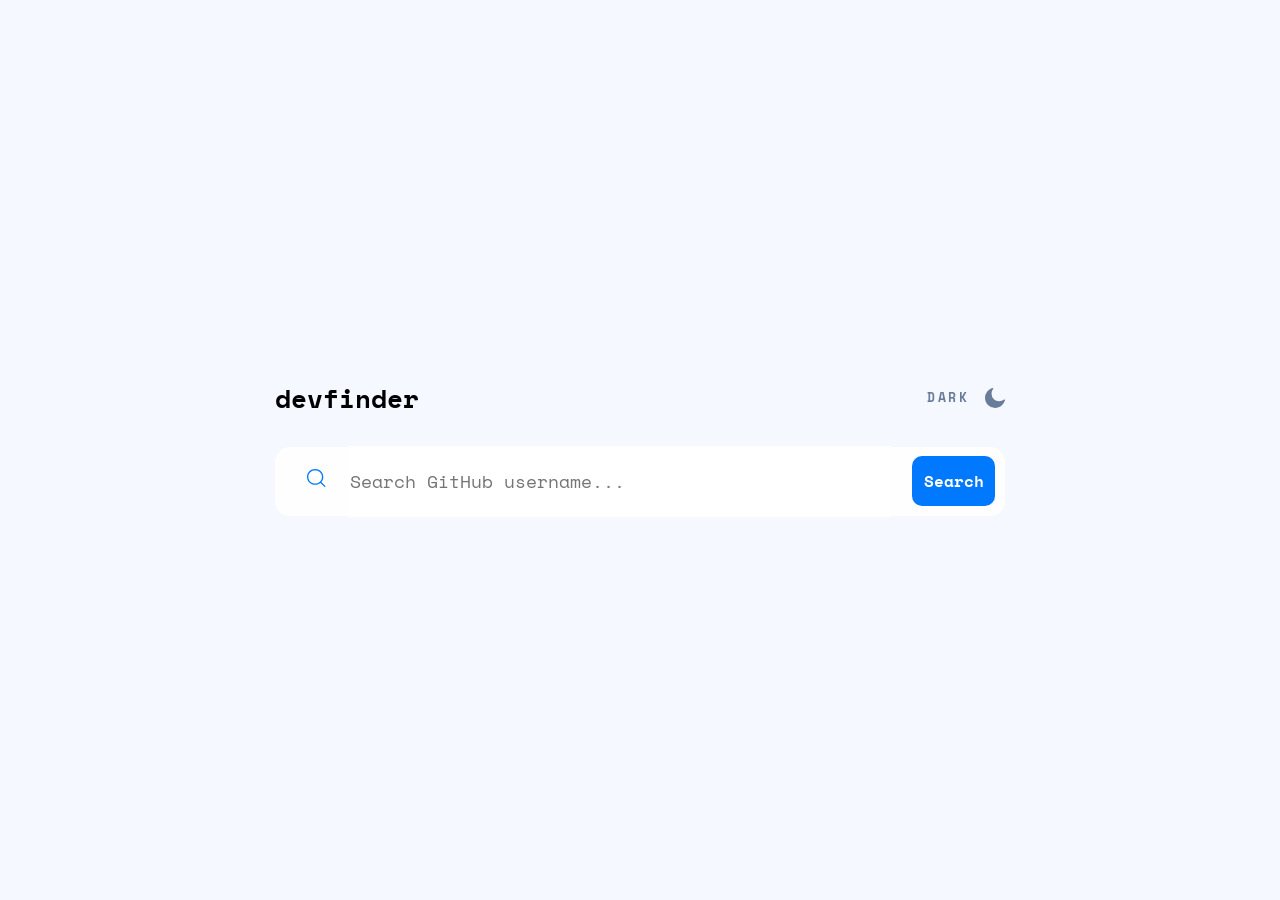
==== docs/index.html @ 84a9157f "change to docs" ====
<!DOCTYPE html>
<html lang="en">

<head>
  <meta charset="UTF-8">
  <meta name="viewport" content="width=device-width, initial-scale=1.0">

  <link rel="icon" type="image/png" sizes="32x32" href="./assets/favicon-32x32.png">
  <link rel="preconnect" href="https://fonts.googleapis.com">
  <link rel="preconnect" href="https://fonts.gstatic.com" crossorigin>
  <link href="https://fonts.googleapis.com/css2?family=Space+Mono:wght@400;700&display=swap" rel="stylesheet">
  <link rel="stylesheet" href="style.css">

  <title>Frontend Mentor | GitHub user search app</title>
</head>

<body data-theme="">
  <div class="container">
    <div class="header">
      <div class="header__title">devfinder</div>
      <div class="mode">
        <div class="mode__text">Dark</div>
        <div class="mode__icon"></div>
      </div>
    </div>
    <div class="search header__search">
      <div class="search__icon"></div>
      <input class="search__input search__icon__input" placeholder="Search GitHub username..."></input>
      <div class="search__error"></div>
      <span class="search__btn">Search</span>
    </div>
    <div class="card">
      <div class="card__thumbnail"></div>
      <div class="card__title"></div>
      <div class="card__tag"></div>
      <div class="card__date"></div>
      <div class="card__description"></div>
      <div class="card__data"></div>
      <div class="card__link"></div>
    </div>
  </div>
</body>

</html>
---- docs/style.css ----
/* http://meyerweb.com/eric/tools/css/reset/ 
   v2.0 | 20110126
   License: none (public domain)
*/

html,
body,
div,
span,
applet,
object,
iframe,
h1,
h2,
h3,
h4,
h5,
h6,
p,
blockquote,
pre,
a,
abbr,
acronym,
address,
big,
cite,
code,
del,
dfn,
em,
img,
ins,
kbd,
q,
s,
samp,
small,
strike,
strong,
sub,
sup,
tt,
var,
b,
u,
i,
center,
dl,
dt,
dd,
ol,
ul,
li,
fieldset,
form,
label,
legend,
table,
caption,
tbody,
tfoot,
thead,
tr,
th,
td,
article,
aside,
canvas,
details,
embed,
figure,
figcaption,
footer,
header,
hgroup,
menu,
nav,
output,
ruby,
section,
summary,
time,
mark,
audio,
video {
    margin: 0;
    padding: 0;
    border: 0;
    font-size: 100%;
    font: inherit;
    vertical-align: baseline;
}

/* HTML5 display-role reset for older browsers */
article,
aside,
details,
figcaption,
figure,
footer,
header,
hgroup,
menu,
nav,
section {
    display: block;
}

body {
    line-height: 1;
}

ol,
ul {
    list-style: none;
}

blockquote,
q {
    quotes: none;
}

blockquote:before,
blockquote:after,
q:before,
q:after {
    content: '';
    content: none;
}

table {
    border-collapse: collapse;
    border-spacing: 0;
}

:root {
    /* color */
    --clr-primary: #0079ff;
    --clr-primary-active: #60abff;
    --clr-font-color-1: #697c9a;
    --clr-font-color-2: #4b6a9b;
    --clr-font-color-3: #2b3442;
    --clr-font-color-4: #f74646;
    --clr-font-color-5: #222731;
    --clr-bg-1: #f6f8ff;
    --clr-bg-2: #fefefe;

    /* font-family */

    --ff-space-mono: 'Space Mono', monospace;
}

[data-theme='dark'] {
    /* color */
    --clr-primary: #0079ff;
    --clr-font-color-1: white;
    --clr-font-color-2: white;
    --clr-font-color-3: white;
    --clr-font-color-4: #f74646;
    --clr-font-color-5: #90a4d4;
    --clr-bg-1: #141d2f;
    --clr-bg-2: #1e2a47;
}

.container {
    display: flex;
    flex-direction: column;
    height: 100vh;
    justify-content: center;
    align-items: center;

    background-color: var(--clr-bg-1);
}

.header {
    display: flex;
    justify-content: space-between;
    width: 45.625rem;
}

.header__title {
    font-family: var(--ff-space-mono);
    font-size: 1.625rem;
    font-weight: 700;
}

.mode {
    display: flex;
    align-items: center;
    color: var(--clr-font-color-1);
}

.mode:hover {
    cursor: pointer;
    filter: brightness(0.4);
}

.mode__text {
    font-size: 0.8125rem;
    text-transform: uppercase;
    font-family: var(--ff-space-mono);
    font-weight: 700;
    letter-spacing: 2.5px;
    padding-right: 1rem;
}

.mode__icon {
    width: 20px;
    height: 20px;
    background-image: url(./assets/icon-moon.svg);
    background-repeat: no-repeat;
}

.search {
    box-sizing: border-box;
    display: flex;
    align-items: center;
    width: 45.625rem;
    height: 69px;
    background-color: var(--clr-bg-2);
    border-radius: 15px;
    padding: 0 0.625rem 0 2rem;
    /* box-shadow: 5px 5px 50px black; */
}

.search__icon {
    width: 24px;
    height: 24px;
    background-image: url(./assets/icon-search.svg);
    background-repeat: no-repeat;
    background-size: contain;
}

.search__input {
    width: 100%;
    height: 100%;
    border: none;
    outline: none;
    caret-color: var(--clr-primary);
    font-family: var(--ff-space-mono);
    font-weight: 400;
    font-size: 1.125rem;
}

.search__input::placeholder {
    font-family: var(--ff-space-mono);
    font-weight: 400;
    font-size: 1.125rem;
}

.search__btn {
    display: flex;
    justify-content: center;
    align-items: center;

    font-family: var(--ff-space-mono);
    font-weight: 700;
    border-radius: 10px;
    width: 106px;
    height: 50px;
    background-color: var(--clr-primary);
    color: white;

    cursor: pointer;
}

.search__btn:hover {
    background-color: var(--clr-primary-active);
}

/* mix */

.header__search {
    display: flex;
    margin-top: 2.25rem;
}

.search__icon__input {
    margin: 0 1.375rem;
}

@media screen and (min-width: 611px) and (max-width: 760px) {

    .header,
    .search {
        width: 573px;
    }
}

@media screen and (max-width: 610px) {

    .header,
    .search {
        width: 327px;
    }
}
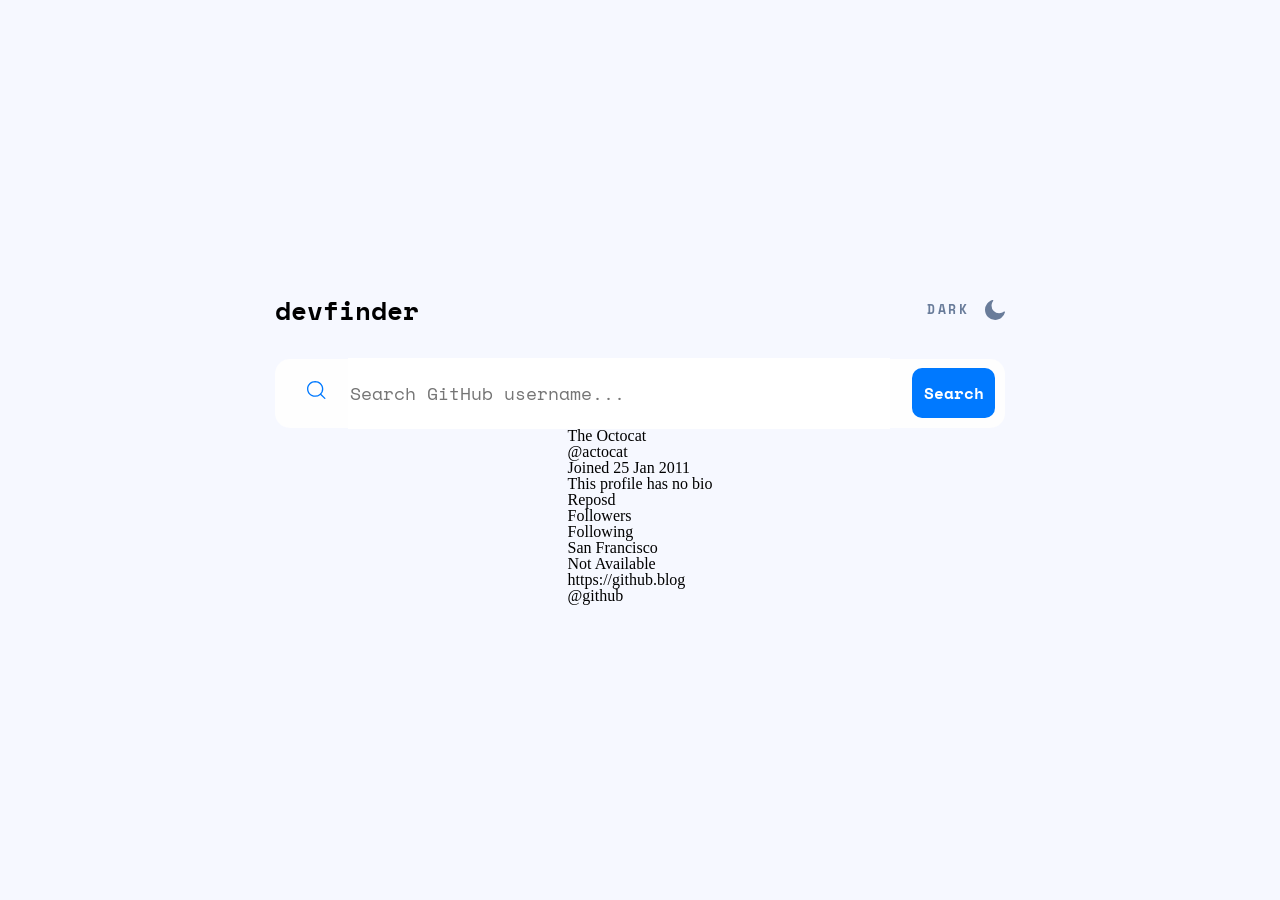
==== commit b909699a: "card structuring" ====
--- a/docs/index.html
+++ b/docs/index.html
@@ -31,12 +31,31 @@
     </div>
     <div class="card">
       <div class="card__thumbnail"></div>
-      <div class="card__title"></div>
-      <div class="card__tag"></div>
-      <div class="card__date"></div>
-      <div class="card__description"></div>
-      <div class="card__data"></div>
-      <div class="card__link"></div>
+      <div class="card_section">
+        <div class="card__title">The Octocat</div>
+        <div class="card__tag">@actocat</div>
+        <div class="card__date">Joined 25 Jan 2011</div>
+      </div>
+      <div class="card__bio">This profile has no bio</div>
+      <div class="card__section">
+        <div class="card__data">Reposd</div>
+        <div class="card__data">Followers</div>
+        <div class="card__data">Following</div>
+      </div>
+      <div class="card__section">
+        <div class="link">
+          <div class="link__icon-location"></div>San Francisco
+        </div>
+        <div class="link">
+          <div class="link__icon-twitter"></div>Not Available
+        </div>
+        <div class="link">
+          <div class="link__icon-blog">https://github.blog</div>
+        </div>
+        <div class="link">
+          <div class="link__icon-company">@github</div>
+        </div>
+      </div>
     </div>
   </div>
 </body>
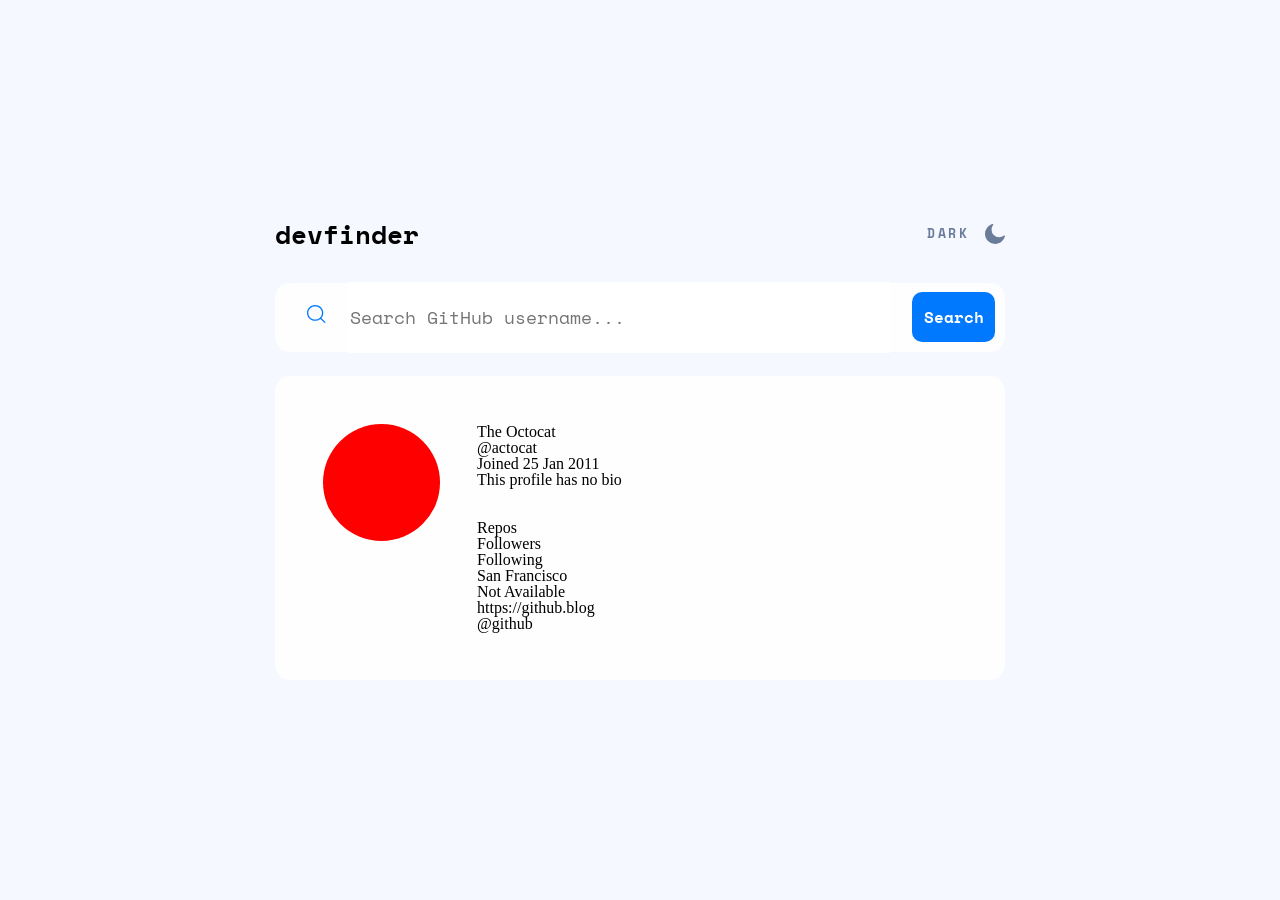
==== commit 2ccbd6d4: "Card grid responsive 처리" ====
--- a/docs/index.html
+++ b/docs/index.html
@@ -29,20 +29,20 @@
       <div class="search__error"></div>
       <span class="search__btn">Search</span>
     </div>
-    <div class="card">
+    <div class="card search__card">
       <div class="card__thumbnail"></div>
-      <div class="card_section">
+      <div class="card__header">
         <div class="card__title">The Octocat</div>
         <div class="card__tag">@actocat</div>
         <div class="card__date">Joined 25 Jan 2011</div>
       </div>
       <div class="card__bio">This profile has no bio</div>
-      <div class="card__section">
-        <div class="card__data">Reposd</div>
+      <div class="card__data-section">
+        <div class="card__data">Repos</div>
         <div class="card__data">Followers</div>
         <div class="card__data">Following</div>
       </div>
-      <div class="card__section">
+      <div class="card__icon-section">
         <div class="link">
           <div class="link__icon-location"></div>San Francisco
         </div>
--- a/docs/style.css
+++ b/docs/style.css
@@ -173,10 +173,12 @@
     background-color: var(--clr-bg-1);
 }
 
+/* header */
+
 .header {
     display: flex;
     justify-content: space-between;
-    width: 45.625rem;
+    width: 730px;
 }
 
 .header__title {
@@ -212,11 +214,13 @@
     background-repeat: no-repeat;
 }
 
+/* search */
+
 .search {
     box-sizing: border-box;
     display: flex;
     align-items: center;
-    width: 45.625rem;
+    width: 730px;
     height: 69px;
     background-color: var(--clr-bg-2);
     border-radius: 15px;
@@ -269,6 +273,39 @@
     background-color: var(--clr-primary-active);
 }
 
+/* card */
+
+.card {
+    box-sizing: border-box;
+    border-radius: 15px;
+    background-color: var(--clr-bg-2);
+    padding: 3rem;
+    display: grid;
+    width: 730px;
+    grid-template-columns: 154px 1fr;
+    grid-template-rows: 1fr 1fr 1fr;
+}
+
+.card__thumbnail {
+    background-color: red;
+    width: 117px;
+    height: 117px;
+    border-radius: 50%;
+
+    grid-column-start: 1;
+    grid-column-end: 2;
+    grid-row-start: 1;
+    grid-row-end: 5;
+}
+
+.card__title {}
+
+.card__bio {}
+
+.card__data-section {}
+
+.card__icon-section {}
+
 /* mix */
 
 .header__search {
@@ -278,6 +315,10 @@
 
 .search__icon__input {
     margin: 0 1.375rem;
+}
+
+.search__card {
+    margin-top: 1.5rem;
 }
 
 @media screen and (min-width: 611px) and (max-width: 760px) {
@@ -286,6 +327,39 @@
     .search {
         width: 573px;
     }
+
+    .card {
+        width: 573px;
+        padding: 40px;
+    }
+
+    .card__thumbnail {
+        grid-column-start: 1;
+        grid-column-end: 2;
+        grid-row-start: 1;
+        grid-row-end: 2;
+    }
+
+    .card__bio {
+        grid-column-start: 1;
+        grid-column-end: 3;
+        grid-row-start: 2;
+        grid-row-end: 3;
+    }
+
+    .card__data-section {
+        grid-column-start: 1;
+        grid-column-end: 3;
+        grid-row-start: 3;
+        grid-row-end: 4;
+    }
+
+    .card__icon-section {
+        grid-column-start: 1;
+        grid-column-end: 3;
+        grid-row-start: 4;
+        grid-row-end: 5;
+    }
 }
 
 @media screen and (max-width: 610px) {
@@ -294,4 +368,48 @@
     .search {
         width: 327px;
     }
+
+    .card {
+        width: 327px;
+        padding: 32px 24px;
+    }
+
+    .card__thumbnail {
+        grid-column-start: 1;
+        grid-column-end: 2;
+        grid-row-start: 1;
+        grid-row-end: 2;
+    }
+
+    .card__thumbnail {
+        grid-column-start: 1;
+        grid-column-end: 2;
+        grid-row-start: 1;
+        grid-row-end: 2;
+    }
+
+    .card__bio {
+        grid-column-start: 1;
+        grid-column-end: 3;
+        grid-row-start: 2;
+        grid-row-end: 3;
+    }
+
+    .card__data-section {
+        grid-column-start: 1;
+        grid-column-end: 3;
+        grid-row-start: 3;
+        grid-row-end: 4;
+    }
+
+    .card__icon-section {
+        grid-column-start: 1;
+        grid-column-end: 3;
+        grid-row-start: 4;
+        grid-row-end: 5;
+    }
+
+    .search__card {
+        margin-top: 1rem;
+    }
 }
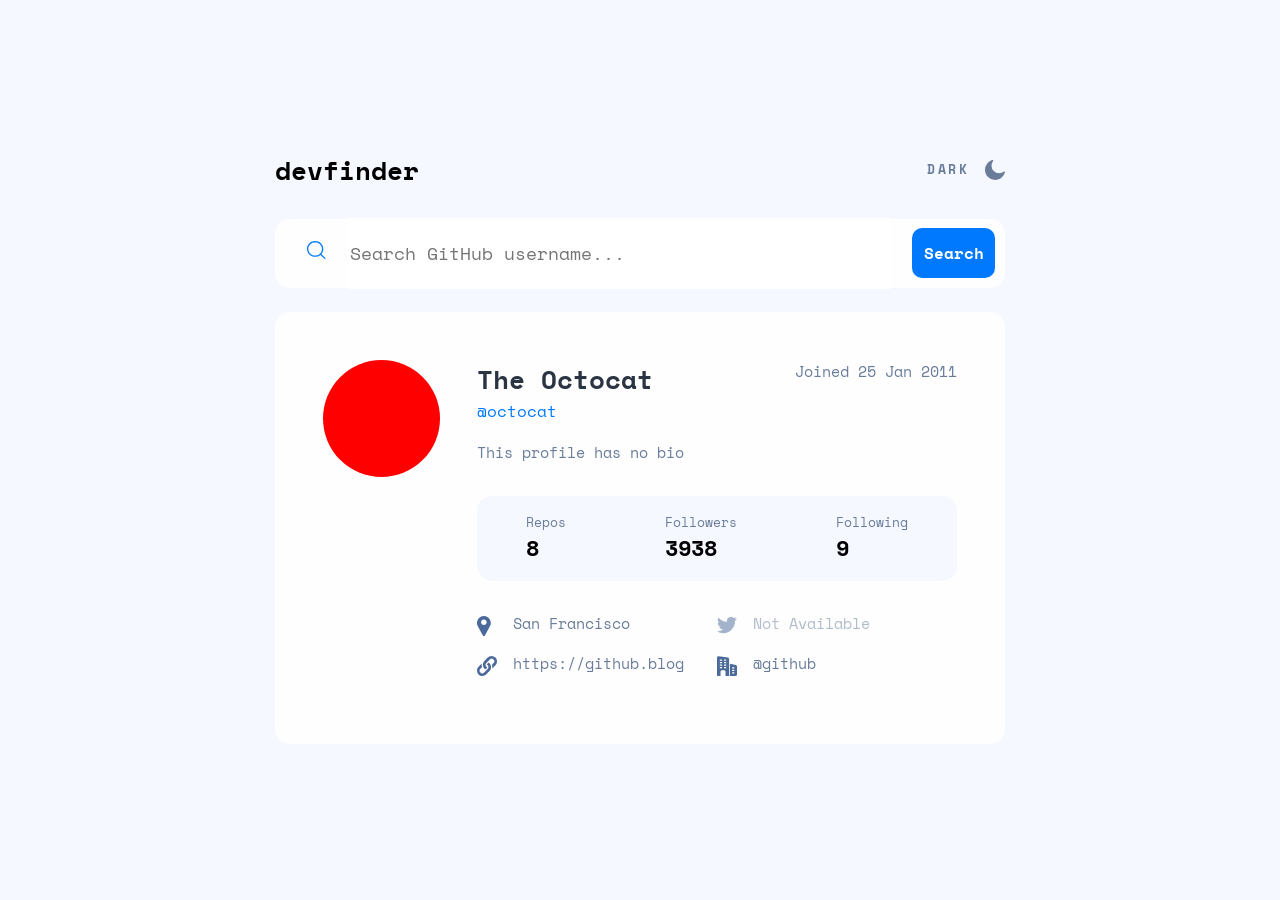
==== commit bd16b56c: "Card responsive styling" ====
--- a/docs/index.html
+++ b/docs/index.html
@@ -32,29 +32,46 @@
     <div class="card search__card">
       <div class="card__thumbnail"></div>
       <div class="card__header">
-        <div class="card__title">The Octocat</div>
-        <div class="card__tag">@actocat</div>
-        <div class="card__date">Joined 25 Jan 2011</div>
+        <div class="card__header-left">
+          <div class="card__title">The Octocat</div>
+          <div class="card__tag">@octocat</div>
+        </div>
+        <div class="card__header-right">
+          <div class="card__date">Joined 25 Jan 2011</div>
+        </div>
       </div>
       <div class="card__bio">This profile has no bio</div>
-      <div class="card__data-section">
-        <div class="card__data">Repos</div>
-        <div class="card__data">Followers</div>
-        <div class="card__data">Following</div>
+      <div class="card__data-section card__bio__data">
+        <div class="card__data">
+          <div class="card__data-title">Repos</div>
+          <div class="card__data-number">8</div>
+        </div>
+        <div class="card__data">
+          <div class="card__data-title">Followers</div>
+          <div class="card__data-number">3938</div>
+        </div>
+        <div class="card__data">
+          <div class="card__data-title">Following</div>
+          <div class="card__data-number">9</div>
+        </div>
       </div>
       <div class="card__icon-section">
-        <div class="link">
-          <div class="link__icon-location"></div>San Francisco
-        </div>
-        <div class="link">
-          <div class="link__icon-twitter"></div>Not Available
-        </div>
-        <div class="link">
-          <div class="link__icon-blog">https://github.blog</div>
-        </div>
-        <div class="link">
-          <div class="link__icon-company">@github</div>
-        </div>
+        <a class="link">
+          <div class="icon icon-location"></div>
+          <div class="icon-title icon__icon-title">San Francisco</div>
+        </a>
+        <a class="link icon-disabled">
+          <div class="icon icon-twitter"></div>
+          <div class="icon-title icon__icon-title">Not Available</div>
+        </a>
+        <a class="link">
+          <div class="icon icon-web"></div>
+          <div class="icon-title icon__icon-title">https://github.blog</div>
+        </a>
+        <a class="link">
+          <div class="icon icon-company"></div>
+          <div class="icon-title icon__icon-title">@github</div>
+        </a>
       </div>
     </div>
   </div>
--- a/docs/style.css
+++ b/docs/style.css
@@ -279,11 +279,12 @@
     box-sizing: border-box;
     border-radius: 15px;
     background-color: var(--clr-bg-2);
+    font-family: var(--ff-space-mono);
     padding: 3rem;
     display: grid;
     width: 730px;
     grid-template-columns: 154px 1fr;
-    grid-template-rows: 1fr 1fr 1fr;
+    grid-template-rows: 5rem 3.5rem 7.5rem 5rem;
 }
 
 .card__thumbnail {
@@ -298,13 +299,100 @@
     grid-row-end: 5;
 }
 
-.card__title {}
-
-.card__bio {}
-
-.card__data-section {}
-
-.card__icon-section {}
+.card__header {
+    display: flex;
+    justify-content: space-between;
+}
+
+.card__title {
+    font-weight: 700;
+    font-size: 1.625rem;
+    color: var(--clr-font-color-3);
+    line-height: 39px;
+}
+
+.card__tag {
+    font-weight: 400;
+    font-size: 1rem;
+    line-height: 1.5rem;
+    color: var(--clr-primary);
+}
+
+.card__date {
+    font-weight: 400;
+    font-size: 0.9375rem;
+    line-height: 1.375rem;
+    color: var(--clr-font-color-1);
+}
+
+.card__bio {
+    font-size: 0.9375rem;
+    color: var(--clr-font-color-1);
+    line-height: 1.5625rem;
+}
+
+.card__data-section {
+    display: flex;
+    justify-content: space-around;
+    align-items: center;
+    border-radius: 15px;
+    height: 85px;
+    background-color: var(--clr-bg-1);
+}
+
+.card__data-title {
+    font-size: 0.8125rem;
+    color: var(--clr-font-color-1);
+    line-height: 1.25rem;
+}
+
+.card__data-number {
+    font-size: 1.375rem;
+    font-weight: 700;
+    line-height: 2rem;
+}
+
+.card__icon-section {
+    box-sizing: border-box;
+    display: flex;
+    flex-wrap: wrap;
+}
+
+.link {
+    display: flex;
+    width: 50%;
+    font-size: 15px;
+    color: var(--clr-font-color-1);
+    cursor: pointer;
+}
+
+.icon {
+    width: 1.25rem;
+    height: 1.25rem;
+    background-repeat: no-repeat;
+    background-size: contain;
+}
+
+.icon-disabled {
+    opacity: 0.5;
+    cursor: auto;
+}
+
+.icon-location {
+    background-image: url('./assets/icon-location.svg');
+}
+
+.icon-twitter {
+    background-image: url('./assets/icon-twitter.svg');
+}
+
+.icon-web {
+    background-image: url('./assets/icon-website.svg');
+}
+
+.icon-company {
+    background-image: url('./assets/icon-company.svg');
+}
 
 /* mix */
 
@@ -319,6 +407,10 @@
 
 .search__card {
     margin-top: 1.5rem;
+}
+
+.icon__icon-title {
+    margin-left: 1rem;
 }
 
 @media screen and (min-width: 611px) and (max-width: 760px) {
@@ -331,6 +423,7 @@
     .card {
         width: 573px;
         padding: 40px;
+        grid-template-rows: 7.5rem 4rem 7.5rem 5rem;
     }
 
     .card__thumbnail {
@@ -360,6 +453,11 @@
         grid-row-start: 4;
         grid-row-end: 5;
     }
+
+    .card__header {
+        display: block;
+        justify-content: none;
+    }
 }
 
 @media screen and (max-width: 610px) {
@@ -372,9 +470,14 @@
     .card {
         width: 327px;
         padding: 32px 24px;
+        grid-template-columns: 89px 1fr;
+        grid-template-rows: 7.5rem 4rem 7.5rem 8rem;
     }
 
     .card__thumbnail {
+        width: 70px;
+        height: 70px;
+
         grid-column-start: 1;
         grid-column-end: 2;
         grid-row-start: 1;
@@ -412,4 +515,13 @@
     .search__card {
         margin-top: 1rem;
     }
+
+    .card__header {
+        display: block;
+        justify-content: none;
+    }
+
+    .link {
+        width: 100%;
+    }
 }
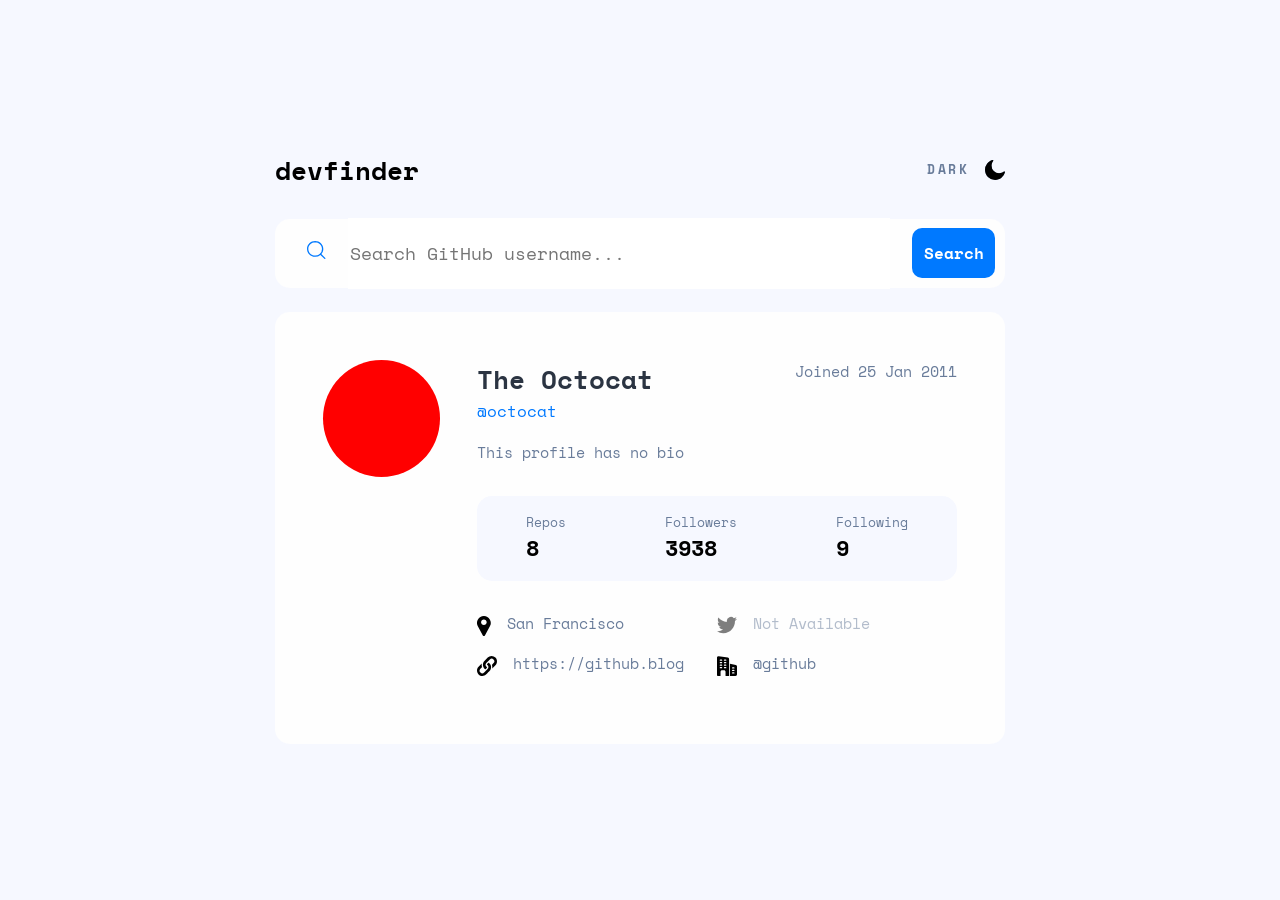
==== commit 75e37613: "inline svg setting" ====
--- a/docs/index.html
+++ b/docs/index.html
@@ -20,7 +20,13 @@
       <div class="header__title">devfinder</div>
       <div class="mode">
         <div class="mode__text">Dark</div>
-        <div class="mode__icon"></div>
+        <div class="mode__icon">
+          <svg width="20" height="20" xmlns="http://www.w3.org/2000/svg">
+            <path
+              d="M19.513 11.397a.701.701 0 00-.588.128 7.496 7.496 0 01-2.276 1.336 7.101 7.101 0 01-2.583.462 7.505 7.505 0 01-5.32-2.209 7.568 7.568 0 01-2.199-5.342c0-.873.154-1.72.41-2.49a6.904 6.904 0 011.227-2.21.657.657 0 00-.102-.924.701.701 0 00-.589-.128C5.32.61 3.427 1.92 2.072 3.666A10.158 10.158 0 000 9.83c0 2.8 1.125 5.342 2.967 7.19a10.025 10.025 0 007.16 2.98c2.353 0 4.527-.822 6.266-2.183a10.13 10.13 0 003.58-5.624.623.623 0 00-.46-.796z"
+              fill-rule="nonzero" />
+          </svg>
+        </div>
       </div>
     </div>
     <div class="search header__search">
@@ -57,19 +63,37 @@
       </div>
       <div class="card__icon-section">
         <a class="link">
-          <div class="icon icon-location"></div>
+          <svg height="20" width="14" xmlns="http://www.w3.org/2000/svg">
+            <path
+              d="M12.797 3.425C11.584 1.33 9.427.05 7.03.002a7.483 7.483 0 00-.308 0C4.325.05 2.17 1.33.955 3.425a6.963 6.963 0 00-.09 6.88l4.959 9.077.007.012c.218.38.609.606 1.045.606.437 0 .828-.226 1.046-.606l.007-.012 4.96-9.077a6.963 6.963 0 00-.092-6.88zm-5.92 5.638c-1.552 0-2.813-1.262-2.813-2.813s1.261-2.812 2.812-2.812S9.69 4.699 9.69 6.25 8.427 9.063 6.876 9.063z" />
+          </svg>
           <div class="icon-title icon__icon-title">San Francisco</div>
         </a>
         <a class="link icon-disabled">
-          <div class="icon icon-twitter"></div>
+          <svg height="18" width="20" xmlns="http://www.w3.org/2000/svg">
+            <path
+              d="M20 2.799a8.549 8.549 0 01-2.363.647 4.077 4.077 0 001.804-2.266 8.194 8.194 0 01-2.6.993A4.099 4.099 0 009.75 4.977c0 .324.027.637.095.934-3.409-.166-6.425-1.8-8.452-4.288a4.128 4.128 0 00-.56 2.072c0 1.42.73 2.679 1.82 3.408A4.05 4.05 0 01.8 6.598v.045a4.119 4.119 0 003.285 4.028 4.092 4.092 0 01-1.075.135c-.263 0-.528-.015-.776-.07.531 1.624 2.038 2.818 3.831 2.857A8.239 8.239 0 01.981 15.34 7.68 7.68 0 010 15.285a11.543 11.543 0 006.29 1.84c7.545 0 11.67-6.25 11.67-11.667 0-.182-.006-.357-.015-.53A8.18 8.18 0 0020 2.798z" />
+          </svg>
           <div class="icon-title icon__icon-title">Not Available</div>
         </a>
         <a class="link">
-          <div class="icon icon-web"></div>
+          <svg height="20" width="20" xmlns="http://www.w3.org/2000/svg">
+            <g>
+              <path
+                d="M7.404 5.012c-2.355 2.437-1.841 6.482.857 8.273.089.06.207.048.283-.027.568-.555 1.049-1.093 1.47-1.776a.213.213 0 00-.084-.3A2.743 2.743 0 018.878 10.1a2.64 2.64 0 01-.223-1.803c.168-.815 1.043-1.573 1.711-2.274l-.004-.002 2.504-2.555a2.568 2.568 0 013.648-.019 2.6 2.6 0 01.037 3.666l-1.517 1.56a.266.266 0 00-.06.273c.35 1.012.435 2.44.201 3.519-.006.03.031.05.053.028l3.228-3.295c2.062-2.105 2.044-5.531-.04-7.615a5.416 5.416 0 00-7.691.04L7.417 4.998l-.013.014z" />
+              <path
+                d="M13.439 13.75a.401.401 0 00.006-.003c.659-1.204.788-2.586.48-3.933l-.002.002-.001-.001a5.434 5.434 0 00-2.19-3.124.3.3 0 00-.333.015c-.553.448-1.095 1.021-1.452 1.754a.243.243 0 00.096.317c.415.24.79.593 1.04 1.061h.001c.196.33.388.958.263 1.632-.116.894-1.019 1.714-1.736 2.453-.546.559-1.935 1.974-2.49 2.542a2.6 2.6 0 01-3.666.037 2.6 2.6 0 01-.038-3.666l1.521-1.564A.266.266 0 005 11.004c-.338-1.036-.43-2.432-.217-3.51.006-.03-.031-.049-.053-.027l-3.179 3.245c-2.083 2.126-2.066 5.588.04 7.693 2.125 2.083 5.57 2.048 7.653-.078.723-.81 3.821-3.678 4.195-4.577z" />
+            </g>
+          </svg>
           <div class="icon-title icon__icon-title">https://github.blog</div>
         </a>
         <a class="link">
-          <div class="icon icon-company"></div>
+          <svg height="20" width="20" xmlns="http://www.w3.org/2000/svg">
+            <g>
+              <path
+                d="M10.858 1.558L1.7.167A1.477 1.477 0 00.517.492 1.49 1.49 0 000 1.608v17.559c0 .458.375.833.833.833h2.709v-4.375c0-.808.65-1.458 1.458-1.458h2.083c.809 0 1.459.65 1.459 1.458V20h3.541V3a1.46 1.46 0 00-1.225-1.442zM4.583 12.292h-1.25a.625.625 0 010-1.25h1.25a.625.625 0 010 1.25zm0-2.5h-1.25a.625.625 0 010-1.25h1.25a.625.625 0 010 1.25zm0-2.5h-1.25a.625.625 0 010-1.25h1.25a.625.625 0 010 1.25zm0-2.5h-1.25a.625.625 0 010-1.25h1.25a.625.625 0 010 1.25zm4.167 7.5H7.5a.625.625 0 010-1.25h1.25a.625.625 0 010 1.25zm0-2.5H7.5a.625.625 0 010-1.25h1.25a.625.625 0 010 1.25zm0-2.5H7.5a.625.625 0 010-1.25h1.25a.625.625 0 010 1.25zm0-2.5H7.5a.625.625 0 010-1.25h1.25a.625.625 0 010 1.25zM18.85 9.035l-5.933-1.242V20h5.625A1.46 1.46 0 0020 18.542V10.46c0-.688-.47-1.274-1.15-1.425zM16.875 17.5h-1.25a.625.625 0 010-1.25h1.25a.625.625 0 010 1.25zm0-2.5h-1.25a.625.625 0 010-1.25h1.25a.625.625 0 010 1.25zm0-2.5h-1.25a.625.625 0 010-1.25h1.25a.625.625 0 010 1.25z" />
+            </g>
+          </svg>
           <div class="icon-title icon__icon-title">@github</div>
         </a>
       </div>
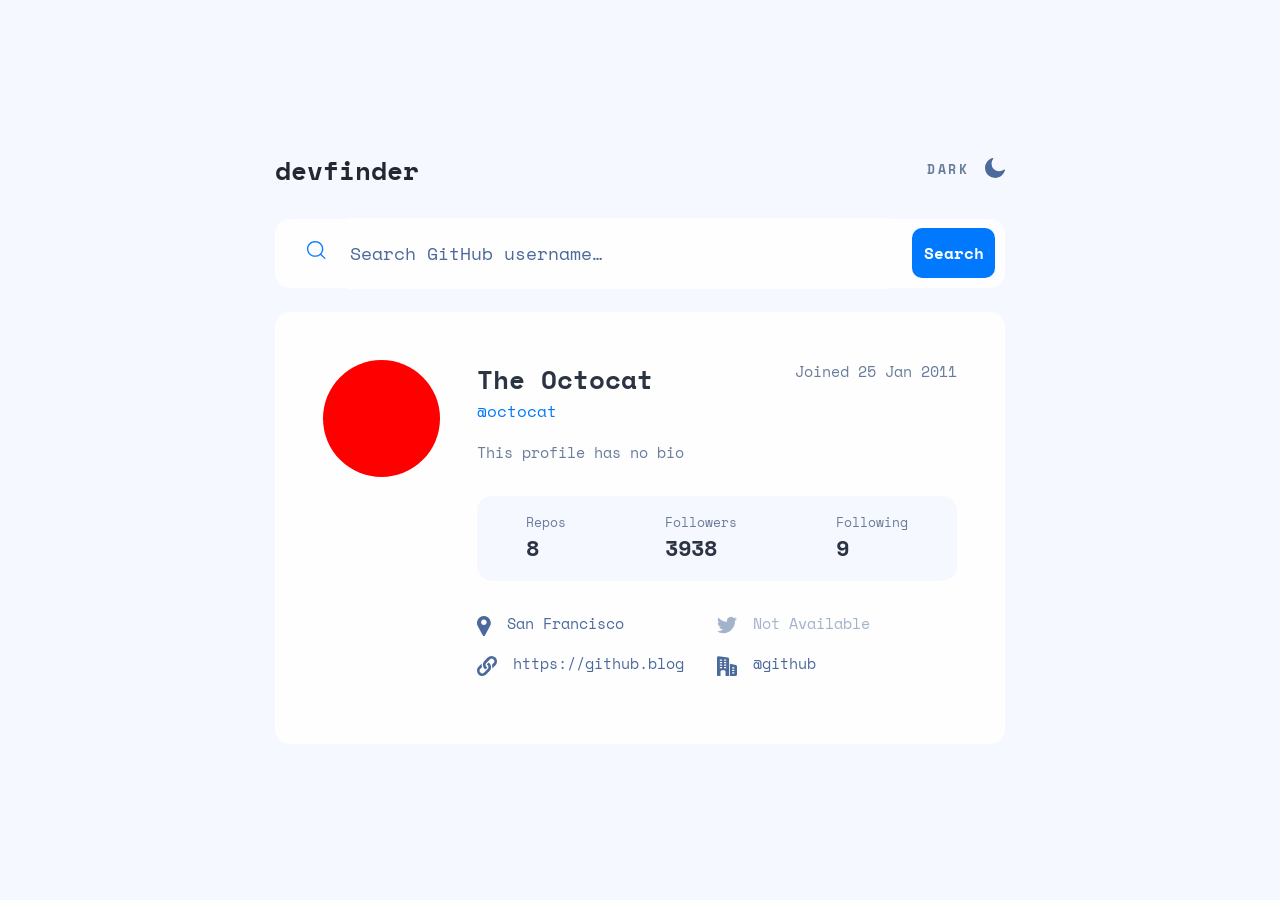
==== commit 5738ce10: "... 특수문자로 변경" ====
--- a/docs/index.html
+++ b/docs/index.html
@@ -31,7 +31,7 @@
     </div>
     <div class="search header__search">
       <div class="search__icon"></div>
-      <input class="search__input search__icon__input" placeholder="Search GitHub username..."></input>
+      <input class="search__input search__icon__input" placeholder="Search GitHub username…"></input>
       <div class="search__error"></div>
       <span class="search__btn">Search</span>
     </div>
--- a/docs/style.css
+++ b/docs/style.css
@@ -143,6 +143,7 @@
     --clr-font-color-3: #2b3442;
     --clr-font-color-4: #f74646;
     --clr-font-color-5: #222731;
+    --clr-font-color-6: #222731;
     --clr-bg-1: #f6f8ff;
     --clr-bg-2: #fefefe;
 
@@ -159,6 +160,7 @@
     --clr-font-color-3: white;
     --clr-font-color-4: #f74646;
     --clr-font-color-5: #90a4d4;
+    --clr-font-color-6: white;
     --clr-bg-1: #141d2f;
     --clr-bg-2: #1e2a47;
 }
@@ -185,6 +187,7 @@
     font-family: var(--ff-space-mono);
     font-size: 1.625rem;
     font-weight: 700;
+    color: var(--clr-font-color-6);
 }
 
 .mode {
@@ -193,9 +196,11 @@
     color: var(--clr-font-color-1);
 }
 
-.mode:hover {
+.mode:hover,
+.mode:hover svg {
     cursor: pointer;
-    filter: brightness(0.4);
+    color: var(--clr-font-color-5);
+    fill: var(--clr-font-color-5);
 }
 
 .mode__text {
@@ -207,11 +212,8 @@
     padding-right: 1rem;
 }
 
-.mode__icon {
-    width: 20px;
-    height: 20px;
-    background-image: url(./assets/icon-moon.svg);
-    background-repeat: no-repeat;
+.mode__icon svg {
+    fill: var(--clr-font-color-2);
 }
 
 /* search */
@@ -241,6 +243,7 @@
     height: 100%;
     border: none;
     outline: none;
+    background-color: var(--clr-bg-2);
     caret-color: var(--clr-primary);
     font-family: var(--ff-space-mono);
     font-weight: 400;
@@ -251,6 +254,7 @@
     font-family: var(--ff-space-mono);
     font-weight: 400;
     font-size: 1.125rem;
+    color: var(--clr-font-color-2)
 }
 
 .search__btn {
@@ -260,6 +264,7 @@
 
     font-family: var(--ff-space-mono);
     font-weight: 700;
+    font-size: 1rem;
     border-radius: 10px;
     width: 106px;
     height: 50px;
@@ -350,6 +355,7 @@
     font-size: 1.375rem;
     font-weight: 700;
     line-height: 2rem;
+    color: var(--clr-font-color-3);
 }
 
 .card__icon-section {
@@ -364,6 +370,10 @@
     font-size: 15px;
     color: var(--clr-font-color-1);
     cursor: pointer;
+}
+
+.link svg {
+    fill: var(--clr-font-color-2);
 }
 
 .icon {
@@ -373,31 +383,18 @@
     background-size: contain;
 }
 
+.icon-title {
+    color: var(--clr-font-color-2);
+}
+
 .icon-disabled {
     opacity: 0.5;
     cursor: auto;
 }
 
-.icon-location {
-    background-image: url('./assets/icon-location.svg');
-}
-
-.icon-twitter {
-    background-image: url('./assets/icon-twitter.svg');
-}
-
-.icon-web {
-    background-image: url('./assets/icon-website.svg');
-}
-
-.icon-company {
-    background-image: url('./assets/icon-company.svg');
-}
-
 /* mix */
 
 .header__search {
-    display: flex;
     margin-top: 2.25rem;
 }
 
@@ -462,9 +459,28 @@
 
 @media screen and (max-width: 610px) {
 
-    .header,
+    .header {
+        width: 327px;
+    }
+
     .search {
         width: 327px;
+        padding: 0 7.5px 0 1rem;
+    }
+
+    .search__input::placeholder {
+        font-size: 0.8125rem;
+    }
+
+    .search__btn {
+        font-size: 0.875rem;
+        line-height: 20px;
+        width: 84px;
+        height: 46px;
+    }
+
+    .search__icon__input {
+        margin: 0 7px 0 8.5px;
     }
 
     .card {
